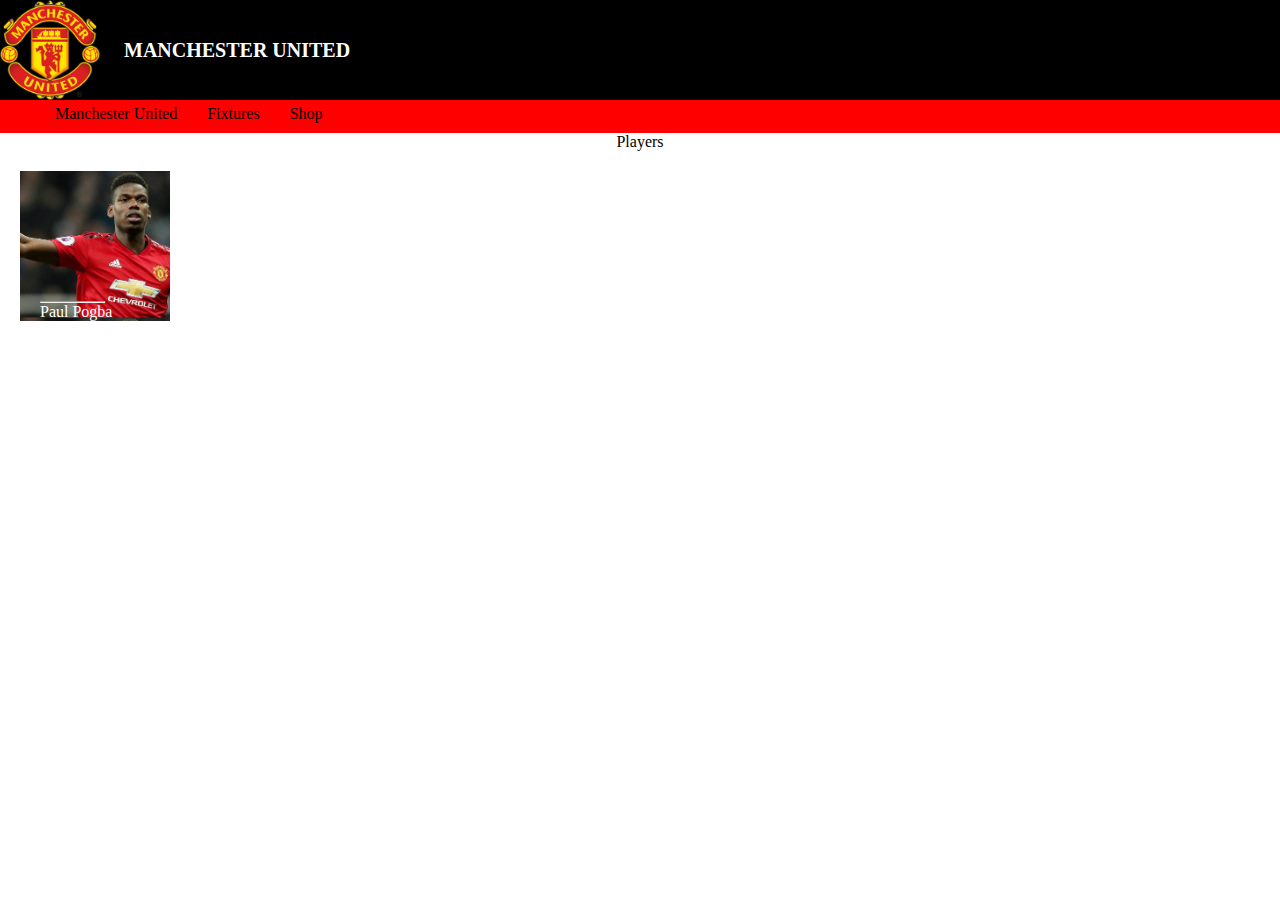
==== index.html @ f47784fe "First Commit" ====
<!DOCTYPE html>
<html>
<head>
    <meta charset="utf-8">
    <title>Page Title</title>
    <meta name="viewport" content="width=device-width, initial-scale=1">
    <link rel="stylesheet" type="text/css" media="screen" href="main.css">
</head>
<body>
    <div class= "banner">
        <div class="logo"><img src="Image/logoMU.png" alt="tes"></div>
        <div class="TulisanBanner">MANCHESTER UNITED</div>
    </div>
    <div class= "nav">
        <ul class="parent">
            <li class="option1"><a class="option1" href=#>Manchester United</a></li>
            <li class="option2"><a href=#>Fixtures</a></li>
            <li class="option3"><a href="#">Shop</a></li>
        </ul>   
    </div>
    
    <div class="content">
        <div class="heading">
            Players
        </div>
        <div class="players Pogba">
            <hr width=50%>
            Paul Pogba
        </div>
        <div class="players">
            Alexis Sanchez
        </div>
        <div class="players">
            Anthony Martial
        </div>
        <div class="players">
            Marcus Rashford
        </div>
        <div class="players">
            David De Gea
        </div>
    </div>

    
</body>
</html>
---- main.css ----
*{
    box-sizing: border-box;
    margin: 0;
}
.logo{
    display: inline-block;   
    width: 100 px;
}
.logo img{
    height: 100px;
    vertical-align: middle;
}
.TulisanBanner{
    color: white;
    display: inline-block;
    vertical-align: middle;
    padding-left: 20px;
    font-weight: bold;
    font-size: 15pt;
}
.banner{
    background-color: black;
    height: 100px;
    vertical-align: middle;
}

.nav{
    background-color: red;
    vertical-align: top;
    height:33px;
}
.nav a{
    padding: 0 15px 0 15px;
    display: inline-block;
    background-color:red;
    color: black;
    text-decoration: none;
    height: 100%;
    text-align:center;
    padding-top:5px;
}

.nav ul{
    list-style: none;
    float: left;
    display: flex;
    text-align: center;
    height: 100%;
}

.nav a:hover{
    background-color: black;
    color: white;
    height: 100%;
}

.heading{
    text-align: center;

}

.players{
    height: 150px;
    width: 150px;
    float: left;
    overflow: hidden;
    margin: 20px;
    padding-top: 130px;
    padding-left: 20px;
    color: white;
}
.Pogba {
    background-image: url("Image/Pogba.jpg");
    background-size: 220px;
}
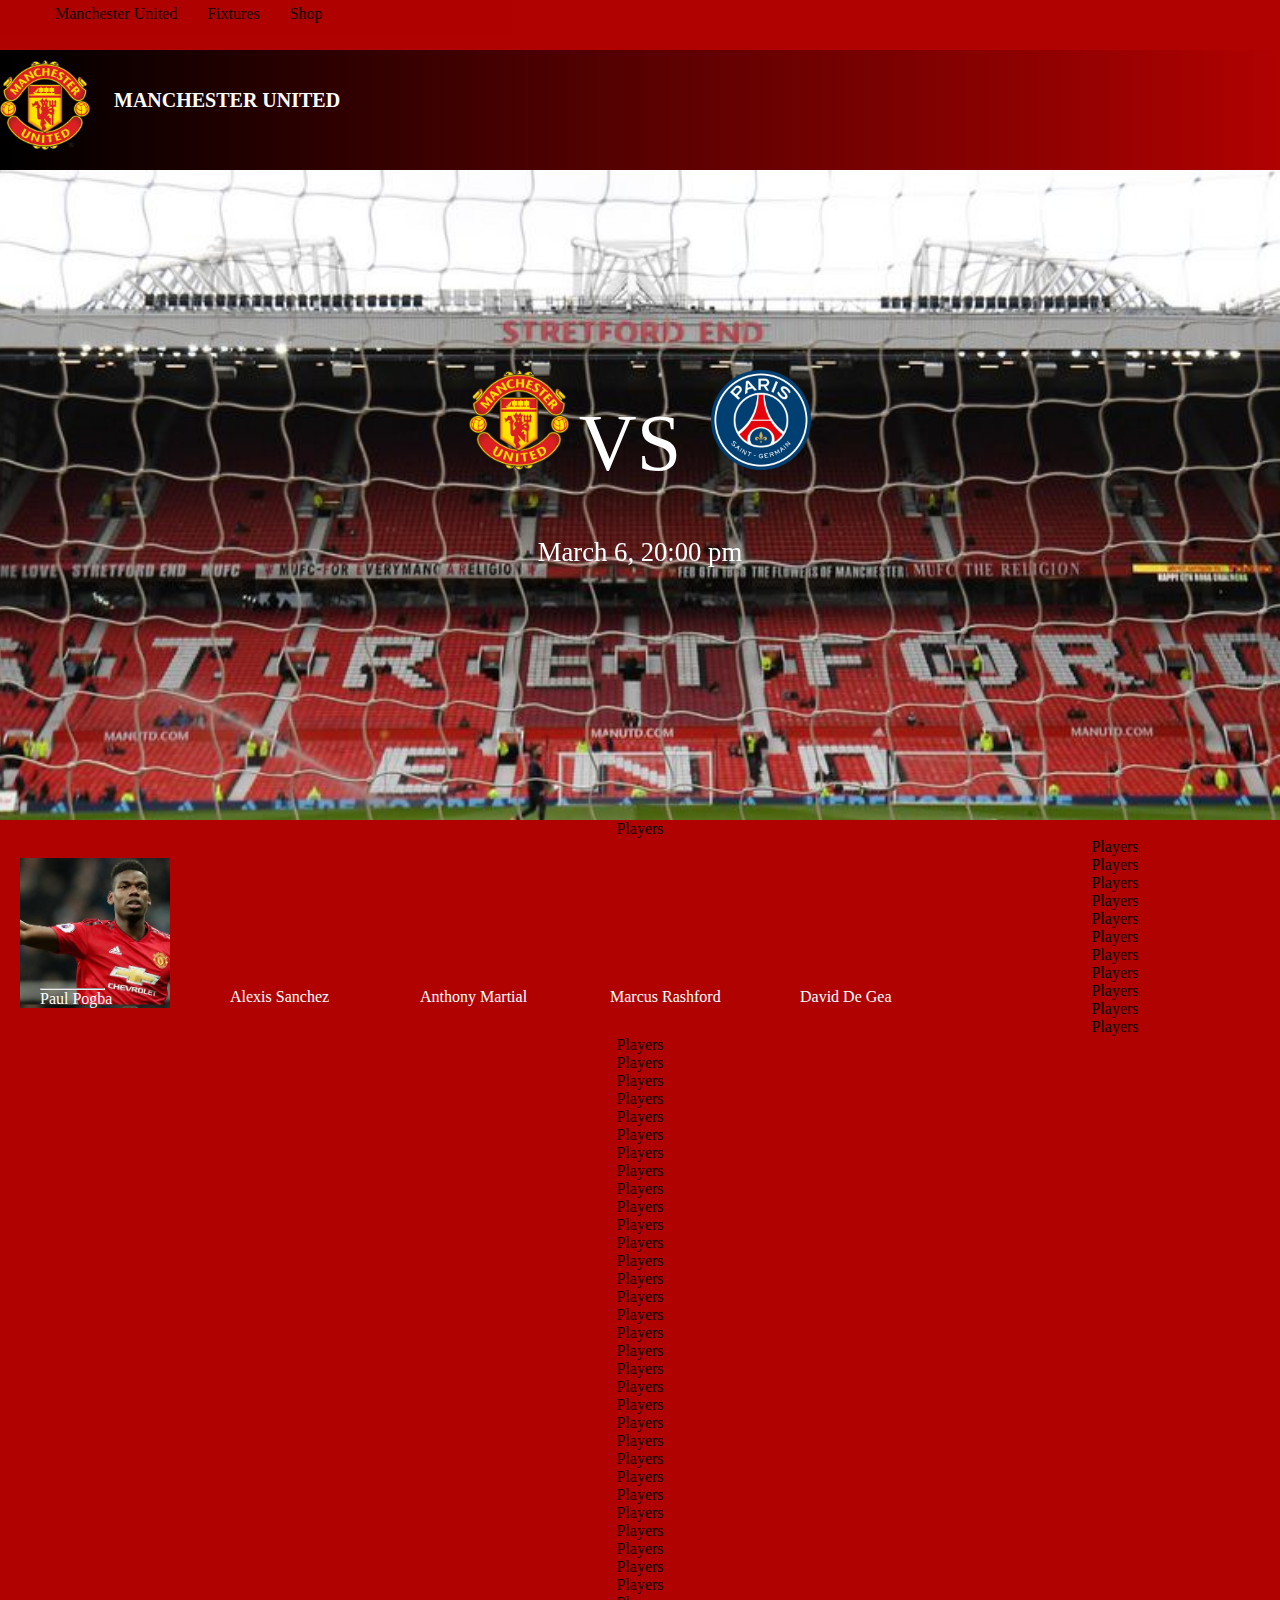
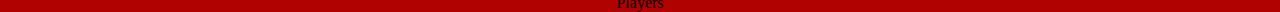
==== commit dad16fa6: "Add files via upload" ====
--- a/index.html
+++ b/index.html
@@ -7,10 +7,6 @@
     <link rel="stylesheet" type="text/css" media="screen" href="main.css">
 </head>
 <body>
-    <div class= "banner">
-        <div class="logo"><img src="Image/logoMU.png" alt="tes"></div>
-        <div class="TulisanBanner">MANCHESTER UNITED</div>
-    </div>
     <div class= "nav">
         <ul class="parent">
             <li class="option1"><a class="option1" href=#>Manchester United</a></li>
@@ -18,8 +14,19 @@
             <li class="option3"><a href="#">Shop</a></li>
         </ul>   
     </div>
+    <div class= "banner">
+        <div class="logo"><img src="Image/logoMU.png" alt="tes"></div>
+        <div class="TulisanBanner">MANCHESTER UNITED</div>
+    </div>
     
     <div class="content">
+        <div class="highlight">
+            <img src=Image/logoMU.png height="100px"><p>VS</p> <img src=Image/logoPSG.png height="100px"> 
+            <br>
+            <p class=schedule>March 6, 20:00 pm</p>
+
+        </div>
+
         <div class="heading">
             Players
         </div>
@@ -39,6 +46,136 @@
         <div class="players">
             David De Gea
         </div>
+
+        <div class="heading">
+                Players
+            </div>
+            <div class="heading">
+                Players
+            </div>
+            <div class="heading">
+                Players
+            </div>
+            <div class="heading">
+                Players
+            </div>
+            <div class="heading">
+                Players
+            </div>
+            <div class="heading">
+                Players
+            </div>
+            <div class="heading">
+                Players
+            </div>
+            <div class="heading">
+                Players
+            </div>
+            <div class="heading">
+                Players
+            </div>
+            <div class="heading">
+                Players
+            </div>
+            <div class="heading">
+                Players
+            </div>
+            <div class="heading">
+                Players
+            </div>
+            <div class="heading">
+                Players
+            </div>
+            <div class="heading">
+                Players
+            </div>
+            <div class="heading">
+                Players
+            </div>
+            <div class="heading">
+                Players
+            </div>
+            <div class="heading">
+                Players
+            </div>
+            <div class="heading">
+                Players
+            </div>
+            <div class="heading">
+                Players
+            </div>
+            <div class="heading">
+                Players
+            </div>
+            <div class="heading">
+                Players
+            </div>
+            <div class="heading">
+                Players
+            </div>
+            <div class="heading">
+                Players
+            </div>
+            <div class="heading">
+                Players
+            </div>
+            <div class="heading">
+                Players
+            </div>
+            <div class="heading">
+                Players
+            </div>
+            <div class="heading">
+                Players
+            </div>
+            <div class="heading">
+                Players
+            </div>
+            <div class="heading">
+                Players
+            </div>
+            <div class="heading">
+                Players
+            </div>
+            <div class="heading">
+                Players
+            </div>
+            <div class="heading">
+                Players
+            </div>
+            <div class="heading">
+                Players
+            </div>
+            <div class="heading">
+                Players
+            </div>
+            <div class="heading">
+                Players
+            </div>
+            <div class="heading">
+                Players
+            </div>
+            <div class="heading">
+                Players
+            </div>
+            <div class="heading">
+                Players
+            </div>
+            <div class="heading">
+                Players
+            </div>
+            <div class="heading">
+                Players
+            </div>
+            <div class="heading">
+                Players
+            </div>
+            <div class="heading">
+                Players
+            </div>
+            <div class="heading">
+                Players
+            </div>
     </div>
 
     
--- a/main.css
+++ b/main.css
@@ -1,6 +1,10 @@
 *{
     box-sizing: border-box;
     margin: 0;
+    z-index: 1;
+}
+body{
+    background-color: rgb(177, 2, 2);
 }
 .logo{
     display: inline-block;   
@@ -9,6 +13,7 @@
 .logo img{
     height: 100px;
     vertical-align: middle;
+    padding-top: 10px;
 }
 .TulisanBanner{
     color: white;
@@ -19,20 +24,25 @@
     font-size: 15pt;
 }
 .banner{
-    background-color: black;
-    height: 100px;
+    margin-top:50px;
+    background-image: linear-gradient(to right,black, rgb(177, 1, 1));
+    height: 120px;
     vertical-align: middle;
 }
 
 .nav{
-    background-color: red;
+    background-color: rgb(177, 2, 2);
     vertical-align: top;
     height:33px;
+    top: 0;
+    position: fixed;
+    width:100%;
+    opacity: 0.90;
 }
 .nav a{
     padding: 0 15px 0 15px;
     display: inline-block;
-    background-color:red;
+    background-color rgb(177, 2, 2);
     color: black;
     text-decoration: none;
     height: 100%;
@@ -46,17 +56,43 @@
     display: flex;
     text-align: center;
     height: 100%;
+    
 }
 
 .nav a:hover{
     background-color: black;
     color: white;
-    height: 100%;
+    height: 150%;
 }
 
 .heading{
     text-align: center;
 
+}
+
+
+/*content*/
+.highlight{
+    background-image: url("Image/OldTrafford.jpg");
+    background-size: cover;
+    background-position: 50%;
+    text-align: center;
+    height: 650px;
+    background-repeat: no-repeat;
+    padding-top: 200px;
+    color: white;
+    vertical-align: middle;
+    font-size: 60pt;
+    min-width: 300px;
+    background-attachment: fixed;
+}
+.highlight p, .highlight img{
+    display: inline-block;
+    padding:0px 5px 0 5px;
+}
+.highlight .schedule{
+    font-size: 20pt;
+    position: relative;
 }
 
 .players{
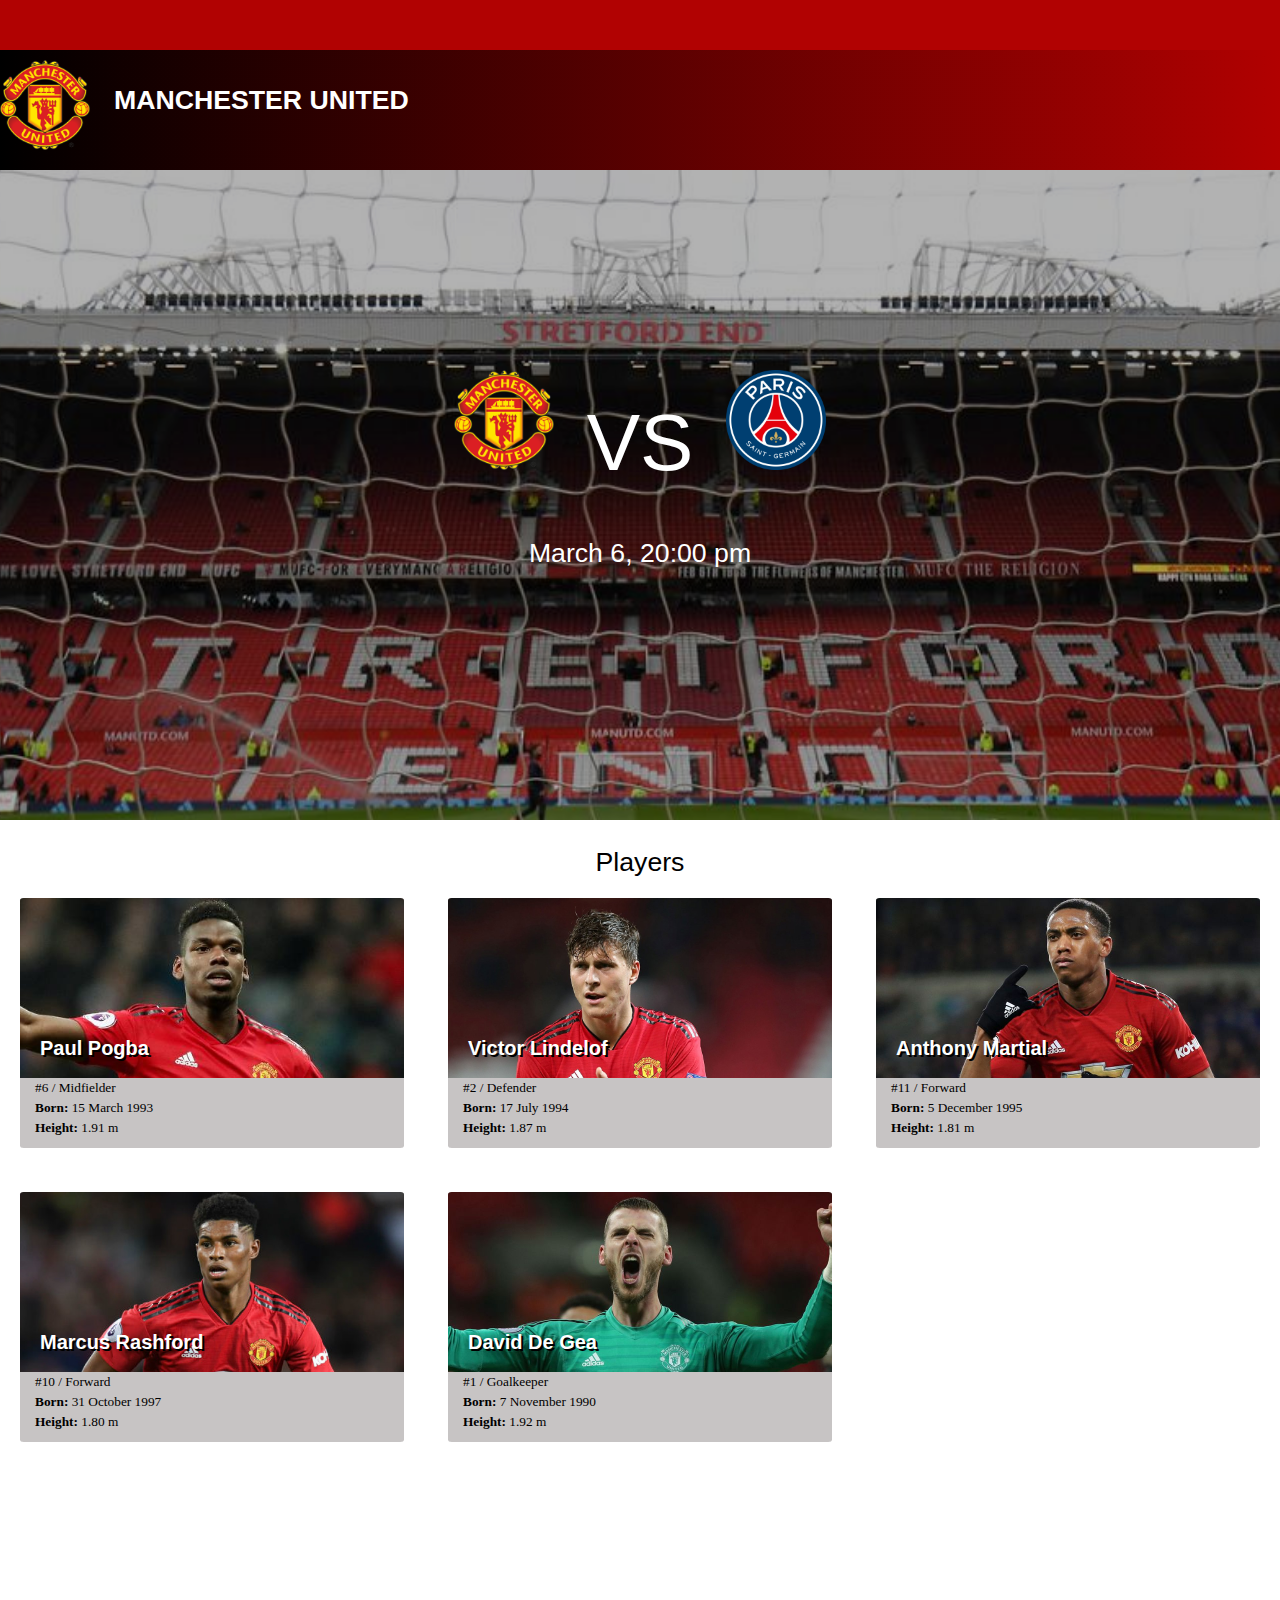
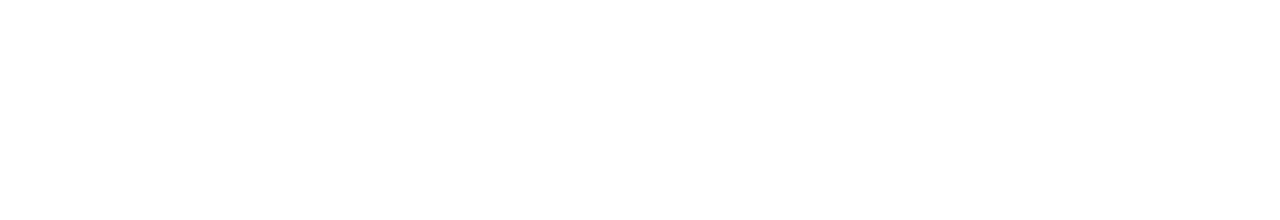
==== commit 761ddddd: "semantic web revision" ====
--- a/index.html
+++ b/index.html
@@ -1,5 +1,5 @@
 <!DOCTYPE html>
-<html>
+<html lang="en">
 <head>
     <meta charset="utf-8">
     <title>Page Title</title>
@@ -7,175 +7,87 @@
     <link rel="stylesheet" type="text/css" media="screen" href="main.css">
 </head>
 <body>
-    <div class= "nav">
+    <!-- <div class= "nav">
         <ul class="parent">
             <li class="option1"><a class="option1" href=#>Manchester United</a></li>
             <li class="option2"><a href=#>Fixtures</a></li>
             <li class="option3"><a href="#">Shop</a></li>
         </ul>   
-    </div>
+    </div> -->
     <div class= "banner">
         <div class="logo"><img src="Image/logoMU.png" alt="tes"></div>
-        <div class="TulisanBanner">MANCHESTER UNITED</div>
+        <div class="TulisanBanner"><p>MANCHESTER UNITED</p></div>
     </div>
     
     <div class="content">
         <div class="highlight">
-            <img src=Image/logoMU.png height="100px"><p>VS</p> <img src=Image/logoPSG.png height="100px"> 
+            <img src=Image/logoMU.png height="100" alt="Logo Manchester United">
+            <p>VS</p> 
+            <img src=Image/logoPSG.png height="100" alt="Logo Paris Saint Germain"> 
             <br>
             <p class=schedule>March 6, 20:00 pm</p>
 
         </div>
-
-        <div class="heading">
-            Players
-        </div>
-        <div class="players Pogba">
-            <hr width=50%>
-            Paul Pogba
-        </div>
-        <div class="players">
-            Alexis Sanchez
-        </div>
-        <div class="players">
-            Anthony Martial
-        </div>
-        <div class="players">
-            Marcus Rashford
-        </div>
-        <div class="players">
-            David De Gea
-        </div>
-
-        <div class="heading">
-                Players
-            </div>
+        <div class="SectionPlayers">
             <div class="heading">
                 Players
             </div>
-            <div class="heading">
-                Players
+            <div class="PlayersContainer">
+                <a class="players Pogba" href="#">
+                    Paul Pogba
+                </a>
+                <p class="description">
+                    #6 / Midfielder <br>
+                    <b>Born:</b> 15 March 1993 <br>
+                    <b>Height:</b> 1.91 m <br>
+                </p>
             </div>
-            <div class="heading">
-                Players
+            <div class="PlayersContainer">
+                <a class="players Lindelof">
+                    Victor Lindelof
+                    
+                </a>
+                <p class="description">
+                    #2 / Defender <br>
+                    <b>Born:</b> 17 July 1994 <br>
+                    <b>Height:</b> 	1.87 m <br>
+                </p>
             </div>
-            <div class="heading">
-                Players
+            <div class="PlayersContainer">
+                <a class="players Martial">
+                    Anthony Martial
+                    
+                </a>
+                <p class="description">
+                    #11 / Forward <br>
+                    <b>Born:</b> 5 December 1995 <br>
+                    <b>Height:</b> 1.81 m <br>
+                </p>
             </div>
-            <div class="heading">
-                Players
+            <div class="PlayersContainer">
+                <a class="players Rashford">
+                    Marcus Rashford
+                    
+                </a>
+                <p class="description">
+                    #10 / Forward <br>
+                    <b>Born:</b> 31 October 1997 <br>
+                    <b>Height:</b> 1.80 m <br>
+                </p>
             </div>
-            <div class="heading">
-                Players
+            <div class="PlayersContainer">
+                <a class="players DeGea">
+                    David De Gea
+                    
+                </a>
+                <p class="description">
+                    #1 / Goalkeeper <br>
+                    <b>Born:</b> 7 November 1990  <br>
+                    <b>Height:</b> 1.92 m <br>
+                </p>
             </div>
-            <div class="heading">
-                Players
-            </div>
-            <div class="heading">
-                Players
-            </div>
-            <div class="heading">
-                Players
-            </div>
-            <div class="heading">
-                Players
-            </div>
-            <div class="heading">
-                Players
-            </div>
-            <div class="heading">
-                Players
-            </div>
-            <div class="heading">
-                Players
-            </div>
-            <div class="heading">
-                Players
-            </div>
-            <div class="heading">
-                Players
-            </div>
-            <div class="heading">
-                Players
-            </div>
-            <div class="heading">
-                Players
-            </div>
-            <div class="heading">
-                Players
-            </div>
-            <div class="heading">
-                Players
-            </div>
-            <div class="heading">
-                Players
-            </div>
-            <div class="heading">
-                Players
-            </div>
-            <div class="heading">
-                Players
-            </div>
-            <div class="heading">
-                Players
-            </div>
-            <div class="heading">
-                Players
-            </div>
-            <div class="heading">
-                Players
-            </div>
-            <div class="heading">
-                Players
-            </div>
-            <div class="heading">
-                Players
-            </div>
-            <div class="heading">
-                Players
-            </div>
-            <div class="heading">
-                Players
-            </div>
-            <div class="heading">
-                Players
-            </div>
-            <div class="heading">
-                Players
-            </div>
-            <div class="heading">
-                Players
-            </div>
-            <div class="heading">
-                Players
-            </div>
-            <div class="heading">
-                Players
-            </div>
-            <div class="heading">
-                Players
-            </div>
-            <div class="heading">
-                Players
-            </div>
-            <div class="heading">
-                Players
-            </div>
-            <div class="heading">
-                Players
-            </div>
-            <div class="heading">
-                Players
-            </div>
-            <div class="heading">
-                Players
-            </div>
-            <div class="heading">
-                Players
-            </div>
-            <div class="heading">
-                Players
-            </div>
+        </div>
+
     </div>
 
     
--- a/main.css
+++ b/main.css
@@ -20,9 +20,11 @@
     display: inline-block;
     vertical-align: middle;
     padding-left: 20px;
-    font-weight: bold;
-    font-size: 15pt;
-}
+    font-size: 20pt;
+    font-family: 'Muli', sans-serif;
+    font-weight: bolder;
+}
+
 .banner{
     margin-top:50px;
     background-image: linear-gradient(to right,black, rgb(177, 1, 1));
@@ -38,6 +40,8 @@
     position: fixed;
     width:100%;
     opacity: 0.90;
+    z-index:4;
+    font-family: 'Muli', sans-serif;
 }
 .nav a{
     padding: 0 15px 0 15px;
@@ -67,7 +71,8 @@
 
 .heading{
     text-align: center;
-
+    background-color: rgb(177, 2, 2);
+    font-family:'Muli', sans-serif;
 }
 
 
@@ -85,27 +90,111 @@
     font-size: 60pt;
     min-width: 300px;
     background-attachment: fixed;
+    font-family: 'Muli', sans-serif;
+    
+}
+
+.highlight::after{
+    content:"";
+    background-color:black;
+    opacity:0.3;
+    top:170px;
+    left:0;
+    bottom:0;
+    right:0;
+    position: absolute;
+    z-index:1;
+    height:650px;
 }
 .highlight p, .highlight img{
     display: inline-block;
     padding:0px 5px 0 5px;
+    z-index:3;
+    position: relative;
+
 }
 .highlight .schedule{
     font-size: 20pt;
     position: relative;
 }
 
+/* section players*/
+.SectionPlayers{
+    background-color:white;
+    height: 1000px;
+    Margin: 0 50;
+}
+.heading{
+    font-size: 20pt;
+    background-color: white;
+    padding-top: 20pt;
+}
+.PlayersContainer{
+    height:250px;
+    background-color: rgb(199, 196, 196);
+    width: 30%;
+    margin: 20px;
+    display: inline-block;
+    border-radius: 1%;
+    overflow: hidden;
+    font-family: 'Noto Serif', serif;
+    font-size: 10pt;
+    line-height: 1.5em;
+ 
+}
+.description{
+    padding-left:15px;
+
+}
+
 .players{
-    height: 150px;
-    width: 150px;
+    height: 180px;
+    width: 100%;
     float: left;
     overflow: hidden;
-    margin: 20px;
-    padding-top: 130px;
+    padding-top: 140px;
     padding-left: 20px;
     color: white;
+    font-family:'Muli', sans-serif;
+    font-weight: bold;
+    background-color:rgb(199, 196, 196);
+    text-shadow: 2px 2px black;
+    background-repeat: no-repeat;
+    background-size: cover;
+    font-size: 15pt;
+}
+
+.PlayersContainer a{
+    text-decoration: none;
+}
+.PlayersContainer a:hover{
+    background-size: 130%;
 }
 .Pogba {
     background-image: url("Image/Pogba.jpg");
-    background-size: 220px;
+    background-size: cover;
+
+}
+.Lindelof {
+    background-image: url("Image/Lindelof.jpg");
+    background-size: cover;
+
+}
+.Martial {
+    background-image: url("Image/Martial.jpg");
+    background-size: cover;
+}
+
+.Rashford {
+    background-image: url("Image/Rashford.jpg");
+    background-size: cover;
+}
+.DeGea{
+    background-image: url("Image/Degea.jpg");
+    background-size: cover;
+}
+hr{
+    height: 5px;
+    background-color: white;
+
 }